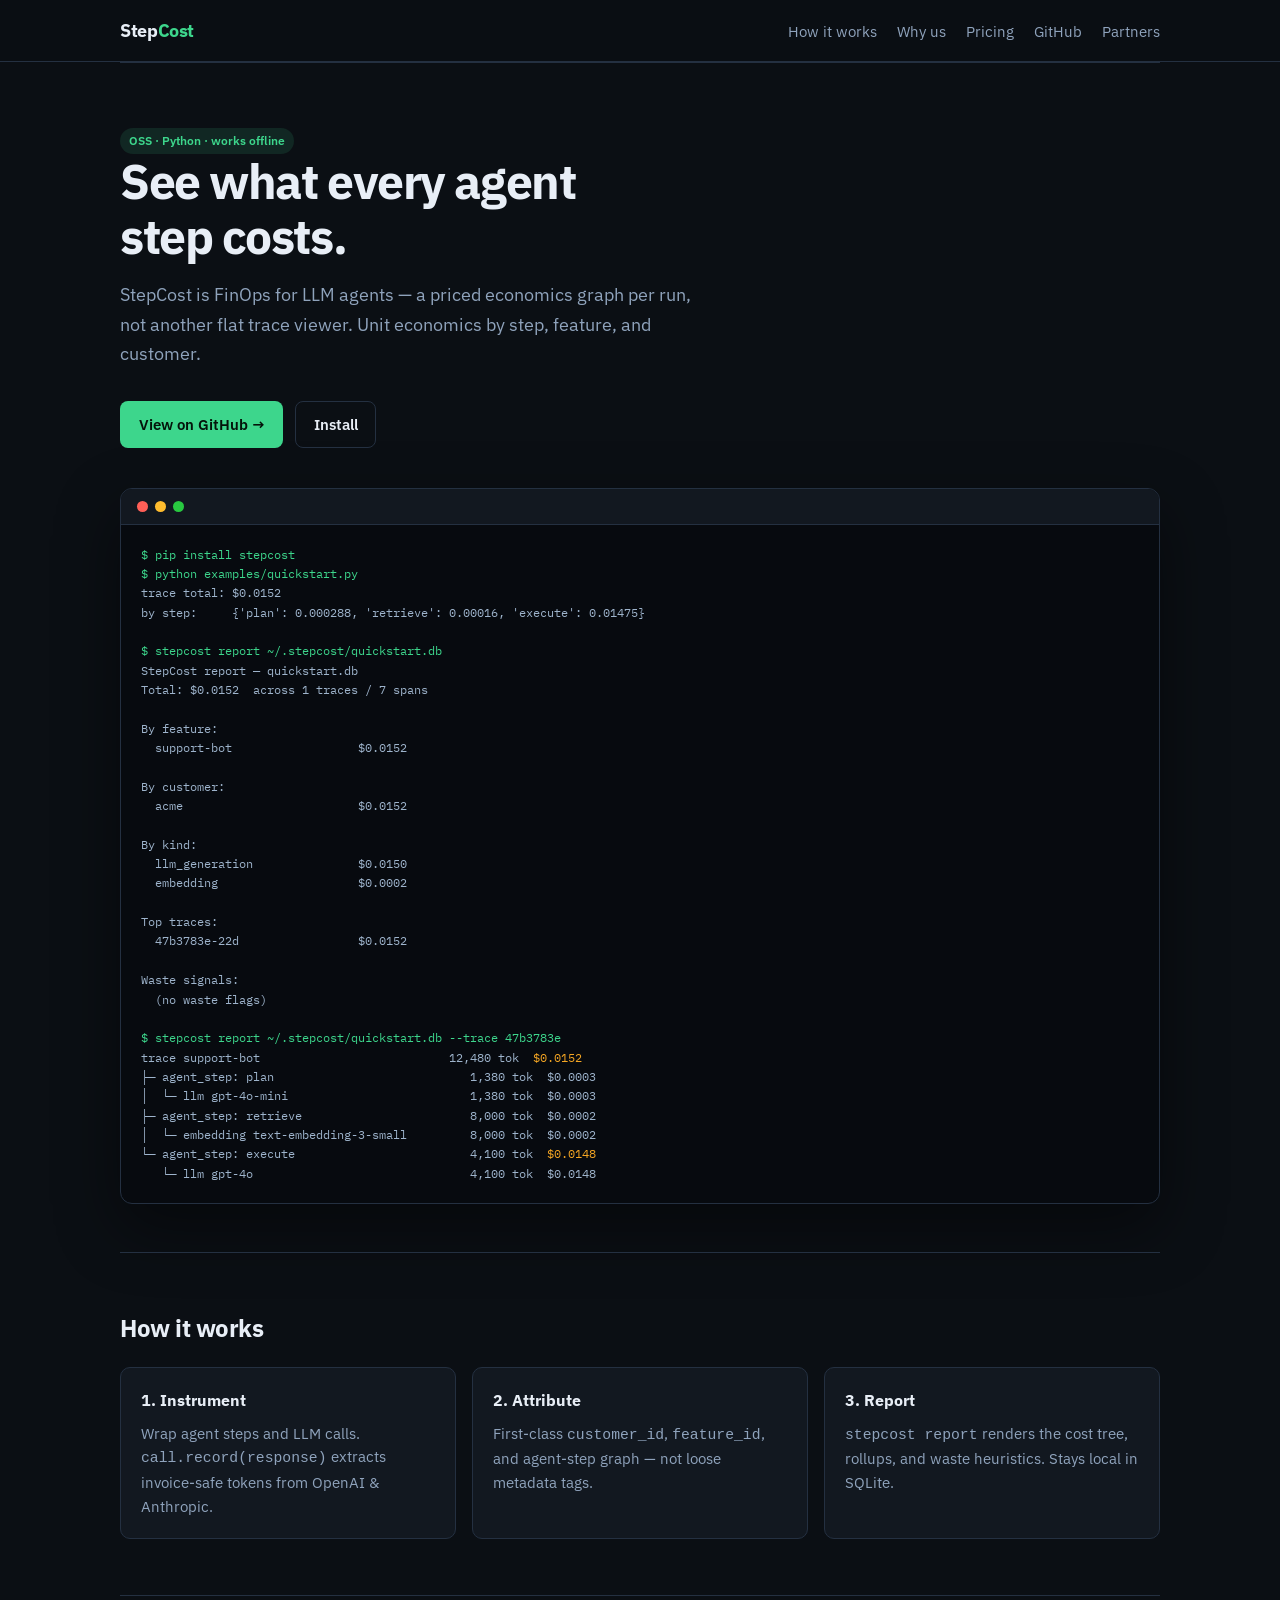
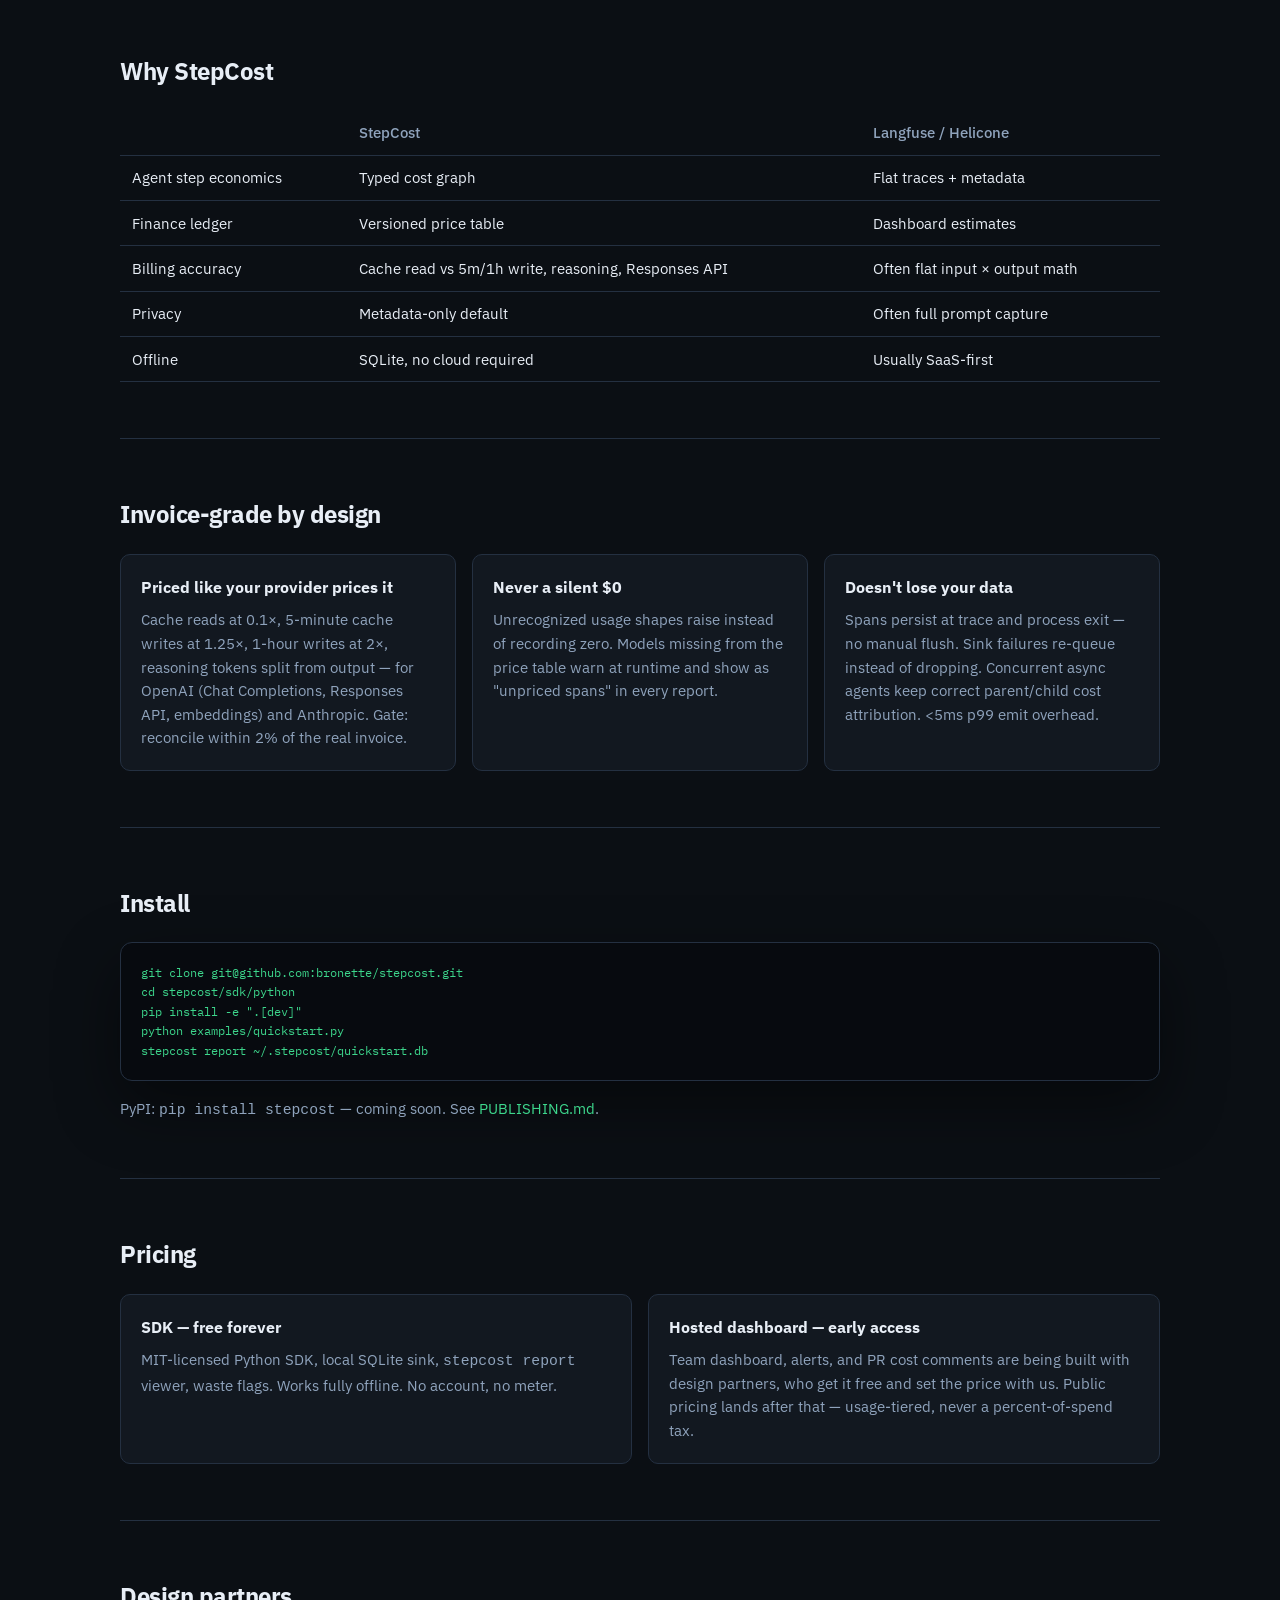
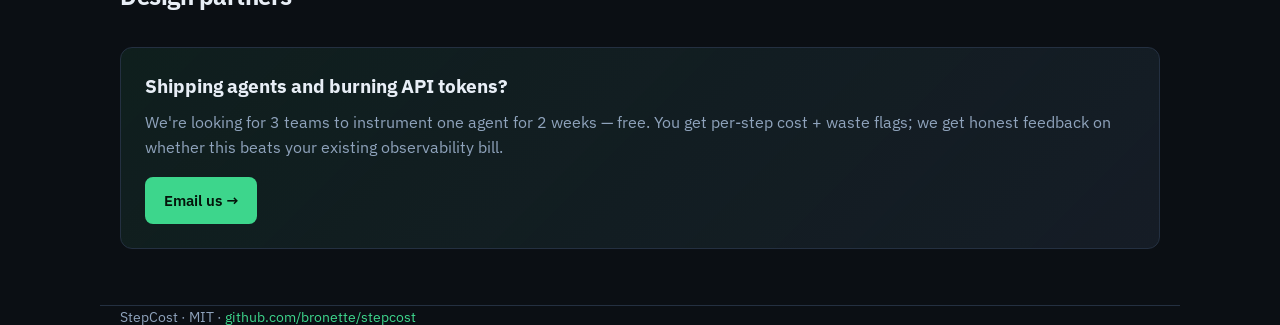
==== site/index.html @ 7614b5dc "StepCost v0.1 — FinOps for LLM agents Python SDK: typed agent cost graph (trace → agent_step → llm/t" ====
<!DOCTYPE html>
<html lang="en">
<head>
  <meta charset="utf-8" />
  <meta name="viewport" content="width=device-width, initial-scale=1" />
  <title>StepCost — FinOps for LLM agents</title>
  <meta name="description" content="Unit economics for LLM agent runs. See what every agent step costs — priced graph, rollups, waste flags. OSS Python SDK." />
  <link rel="preconnect" href="https://fonts.googleapis.com" />
  <link rel="preconnect" href="https://fonts.gstatic.com" crossorigin />
  <link href="https://fonts.googleapis.com/css2?family=IBM+Plex+Mono:wght@400;500&family=IBM+Plex+Sans:wght@400;500;600;700&display=swap" rel="stylesheet" />
  <style>
    :root {
      --bg: #0b0f14;
      --surface: #121820;
      --border: #243041;
      --text: #e8eef6;
      --muted: #8fa3bc;
      --accent: #3dd68c;
      --accent-dim: #1a9d5c;
      --warn: #f5a623;
      --code-bg: #070a0f;
    }
    * { box-sizing: border-box; margin: 0; padding: 0; }
    body {
      font-family: "IBM Plex Sans", system-ui, sans-serif;
      background: var(--bg);
      color: var(--text);
      line-height: 1.6;
    }
    a { color: var(--accent); text-decoration: none; }
    a:hover { text-decoration: underline; }
    .wrap { max-width: 1080px; margin: 0 auto; padding: 0 1.25rem; }
    header {
      border-bottom: 1px solid var(--border);
      padding: 1rem 0;
      position: sticky; top: 0; background: rgba(11,15,20,.92); backdrop-filter: blur(8px); z-index: 10;
    }
    .nav { display: flex; align-items: center; justify-content: space-between; gap: 1rem; }
    .logo { font-weight: 700; font-size: 1.15rem; letter-spacing: -.02em; }
    .logo span { color: var(--accent); }
    .nav-links { display: flex; gap: 1.25rem; font-size: .95rem; }
    .nav-links a { color: var(--muted); }
    .nav-links a:hover { color: var(--text); text-decoration: none; }
    .hero { padding: 4rem 0 3rem; }
    .hero h1 {
      font-size: clamp(2rem, 5vw, 3rem);
      line-height: 1.15;
      letter-spacing: -.03em;
      max-width: 18ch;
      margin-bottom: 1rem;
    }
    .hero p.lead { color: var(--muted); font-size: 1.15rem; max-width: 52ch; margin-bottom: 2rem; }
    .cta-row { display: flex; flex-wrap: wrap; gap: .75rem; margin-bottom: 2.5rem; }
    .btn {
      display: inline-flex; align-items: center; gap: .4rem;
      padding: .65rem 1.1rem; border-radius: 8px; font-weight: 600; font-size: .95rem;
      border: 1px solid transparent;
    }
    .btn-primary { background: var(--accent); color: #04140a; }
    .btn-primary:hover { background: var(--accent-dim); text-decoration: none; }
    .btn-ghost { border-color: var(--border); color: var(--text); }
    .btn-ghost:hover { border-color: var(--muted); text-decoration: none; }
    .terminal {
      background: var(--code-bg);
      border: 1px solid var(--border);
      border-radius: 12px;
      overflow: hidden;
      box-shadow: 0 24px 64px rgba(0,0,0,.45);
    }
    .terminal-bar {
      display: flex; gap: .45rem; padding: .75rem 1rem;
      background: var(--surface); border-bottom: 1px solid var(--border);
    }
    .dot { width: 11px; height: 11px; border-radius: 50%; }
    .dot-r { background: #ff5f57; } .dot-y { background: #febc2e; } .dot-g { background: #28c840; }
    pre {
      font-family: "IBM Plex Mono", ui-monospace, monospace;
      font-size: .78rem; line-height: 1.55; padding: 1.25rem;
      overflow-x: auto; color: #c9d6e5;
    }
    .cmd { color: var(--accent); }
    .out { color: #9eb4cc; }
    .hi { color: var(--warn); }
    section { padding: 3.5rem 0; border-top: 1px solid var(--border); }
    h2 { font-size: 1.5rem; margin-bottom: 1.25rem; letter-spacing: -.02em; }
    .grid { display: grid; grid-template-columns: repeat(auto-fit, minmax(240px, 1fr)); gap: 1rem; }
    .card {
      background: var(--surface); border: 1px solid var(--border);
      border-radius: 10px; padding: 1.25rem;
    }
    .card h3 { font-size: 1rem; margin-bottom: .5rem; }
    .card p { color: var(--muted); font-size: .92rem; }
    .compare { width: 100%; border-collapse: collapse; font-size: .92rem; }
    .compare th, .compare td { text-align: left; padding: .65rem .75rem; border-bottom: 1px solid var(--border); }
    .compare th { color: var(--muted); font-weight: 500; }
    .pill {
      display: inline-block; font-size: .75rem; font-weight: 600;
      padding: .2rem .55rem; border-radius: 999px;
      background: rgba(61,214,140,.12); color: var(--accent);
    }
    footer { padding: 2.5rem 0 3rem; color: var(--muted); font-size: .88rem; border-top: 1px solid var(--border); }
    .partner-box {
      margin-top: 2rem; padding: 1.5rem;
      background: linear-gradient(135deg, rgba(61,214,140,.08), rgba(36,48,65,.4));
      border: 1px solid var(--border); border-radius: 12px;
    }
    .partner-box p { color: var(--muted); margin: .5rem 0 1rem; }
  </style>
</head>
<body>
  <header>
    <div class="wrap nav">
      <div class="logo">Step<span>Cost</span></div>
      <nav class="nav-links">
        <a href="#how">How it works</a>
        <a href="#edge">Why us</a>
        <a href="#pricing">Pricing</a>
        <a href="https://github.com/bronette/stepcost">GitHub</a>
        <a href="#partner">Partners</a>
      </nav>
    </div>
  </header>

  <main class="wrap">
    <section class="hero">
      <p class="pill">OSS · Python · works offline</p>
      <h1>See what every agent step costs.</h1>
      <p class="lead">
        StepCost is FinOps for LLM agents — a priced economics graph per run,
        not another flat trace viewer. Unit economics by step, feature, and customer.
      </p>
      <div class="cta-row">
        <a class="btn btn-primary" href="https://github.com/bronette/stepcost">View on GitHub →</a>
        <a class="btn btn-ghost" href="#install">Install</a>
      </div>

      <div class="terminal" id="demo">
        <div class="terminal-bar"><span class="dot dot-r"></span><span class="dot dot-y"></span><span class="dot dot-g"></span></div>
        <pre><span class="cmd">$ pip install stepcost</span>
<span class="cmd">$ python examples/quickstart.py</span>
<span class="out">trace total: $0.0152
by step:     {'plan': 0.000288, 'retrieve': 0.00016, 'execute': 0.01475}</span>

<span class="cmd">$ stepcost report ~/.stepcost/quickstart.db</span>
<span class="out">StepCost report — quickstart.db
Total: $0.0152  across 1 traces / 7 spans

By feature:
  support-bot                  $0.0152

By customer:
  acme                         $0.0152

By kind:
  llm_generation               $0.0150
  embedding                    $0.0002

Top traces:
  47b3783e-22d                 $0.0152

Waste signals:
  (no waste flags)</span>

<span class="cmd">$ stepcost report ~/.stepcost/quickstart.db --trace 47b3783e</span>
<span class="out">trace support-bot                           12,480 tok  <span class="hi">$0.0152</span>
├─ agent_step: plan                            1,380 tok  $0.0003
│  └─ llm gpt-4o-mini                          1,380 tok  $0.0003
├─ agent_step: retrieve                        8,000 tok  $0.0002
│  └─ embedding text-embedding-3-small         8,000 tok  $0.0002
└─ agent_step: execute                         4,100 tok  <span class="hi">$0.0148</span>
   └─ llm gpt-4o                               4,100 tok  $0.0148</span></pre>
      </div>
    </section>

    <section id="how">
      <h2>How it works</h2>
      <div class="grid">
        <div class="card">
          <h3>1. Instrument</h3>
          <p>Wrap agent steps and LLM calls. <code>call.record(response)</code> extracts invoice-safe tokens from OpenAI &amp; Anthropic.</p>
        </div>
        <div class="card">
          <h3>2. Attribute</h3>
          <p>First-class <code>customer_id</code>, <code>feature_id</code>, and agent-step graph — not loose metadata tags.</p>
        </div>
        <div class="card">
          <h3>3. Report</h3>
          <p><code>stepcost report</code> renders the cost tree, rollups, and waste heuristics. Stays local in SQLite.</p>
        </div>
      </div>
    </section>

    <section id="edge">
      <h2>Why StepCost</h2>
      <table class="compare">
        <thead><tr><th></th><th>StepCost</th><th>Langfuse / Helicone</th></tr></thead>
        <tbody>
          <tr><td>Agent step economics</td><td>Typed cost graph</td><td>Flat traces + metadata</td></tr>
          <tr><td>Finance ledger</td><td>Versioned price table</td><td>Dashboard estimates</td></tr>
          <tr><td>Billing accuracy</td><td>Cache read vs 5m/1h write, reasoning, Responses API</td><td>Often flat input × output math</td></tr>
          <tr><td>Privacy</td><td>Metadata-only default</td><td>Often full prompt capture</td></tr>
          <tr><td>Offline</td><td>SQLite, no cloud required</td><td>Usually SaaS-first</td></tr>
        </tbody>
      </table>
    </section>

    <section id="accuracy">
      <h2>Invoice-grade by design</h2>
      <div class="grid">
        <div class="card">
          <h3>Priced like your provider prices it</h3>
          <p>Cache reads at 0.1×, 5-minute cache writes at 1.25×, 1-hour writes at 2×,
          reasoning tokens split from output — for OpenAI (Chat Completions,
          Responses API, embeddings) and Anthropic. Gate: reconcile within 2% of
          the real invoice.</p>
        </div>
        <div class="card">
          <h3>Never a silent $0</h3>
          <p>Unrecognized usage shapes raise instead of recording zero. Models
          missing from the price table warn at runtime and show as
          "unpriced spans" in every report.</p>
        </div>
        <div class="card">
          <h3>Doesn't lose your data</h3>
          <p>Spans persist at trace and process exit — no manual flush. Sink
          failures re-queue instead of dropping. Concurrent async agents keep
          correct parent/child cost attribution. &lt;5ms p99 emit overhead.</p>
        </div>
      </div>
    </section>

    <section id="install">
      <h2>Install</h2>
      <div class="terminal">
        <pre><span class="cmd">git clone git@github.com:bronette/stepcost.git
cd stepcost/sdk/python
pip install -e ".[dev]"
python examples/quickstart.py
stepcost report ~/.stepcost/quickstart.db</span></pre>
      </div>
      <p style="color:var(--muted);margin-top:1rem;font-size:.92rem;">
        PyPI: <code>pip install stepcost</code> — coming soon. See
        <a href="https://github.com/bronette/stepcost/blob/main/PUBLISHING.md">PUBLISHING.md</a>.
      </p>
    </section>

    <section id="pricing">
      <h2>Pricing</h2>
      <div class="grid">
        <div class="card">
          <h3>SDK — free forever</h3>
          <p>MIT-licensed Python SDK, local SQLite sink, <code>stepcost report</code>
          viewer, waste flags. Works fully offline. No account, no meter.</p>
        </div>
        <div class="card">
          <h3>Hosted dashboard — early access</h3>
          <p>Team dashboard, alerts, and PR cost comments are being built with
          design partners, who get it free and set the price with us. Public
          pricing lands after that — usage-tiered, never a percent-of-spend tax.</p>
        </div>
      </div>
    </section>

    <section id="partner">
      <h2>Design partners</h2>
      <div class="partner-box">
        <h3>Shipping agents and burning API tokens?</h3>
        <p>
          We're looking for 3 teams to instrument one agent for 2 weeks — free.
          You get per-step cost + waste flags; we get honest feedback on whether
          this beats your existing observability bill.
        </p>
        <a class="btn btn-primary" href="mailto:kevin.brunette@gmail.com?subject=StepCost%20design%20partner">Email us →</a>
      </div>
    </section>
  </main>

  <footer class="wrap">
    <p>StepCost · MIT · <a href="https://github.com/bronette/stepcost">github.com/bronette/stepcost</a></p>
  </footer>
</body>
</html>
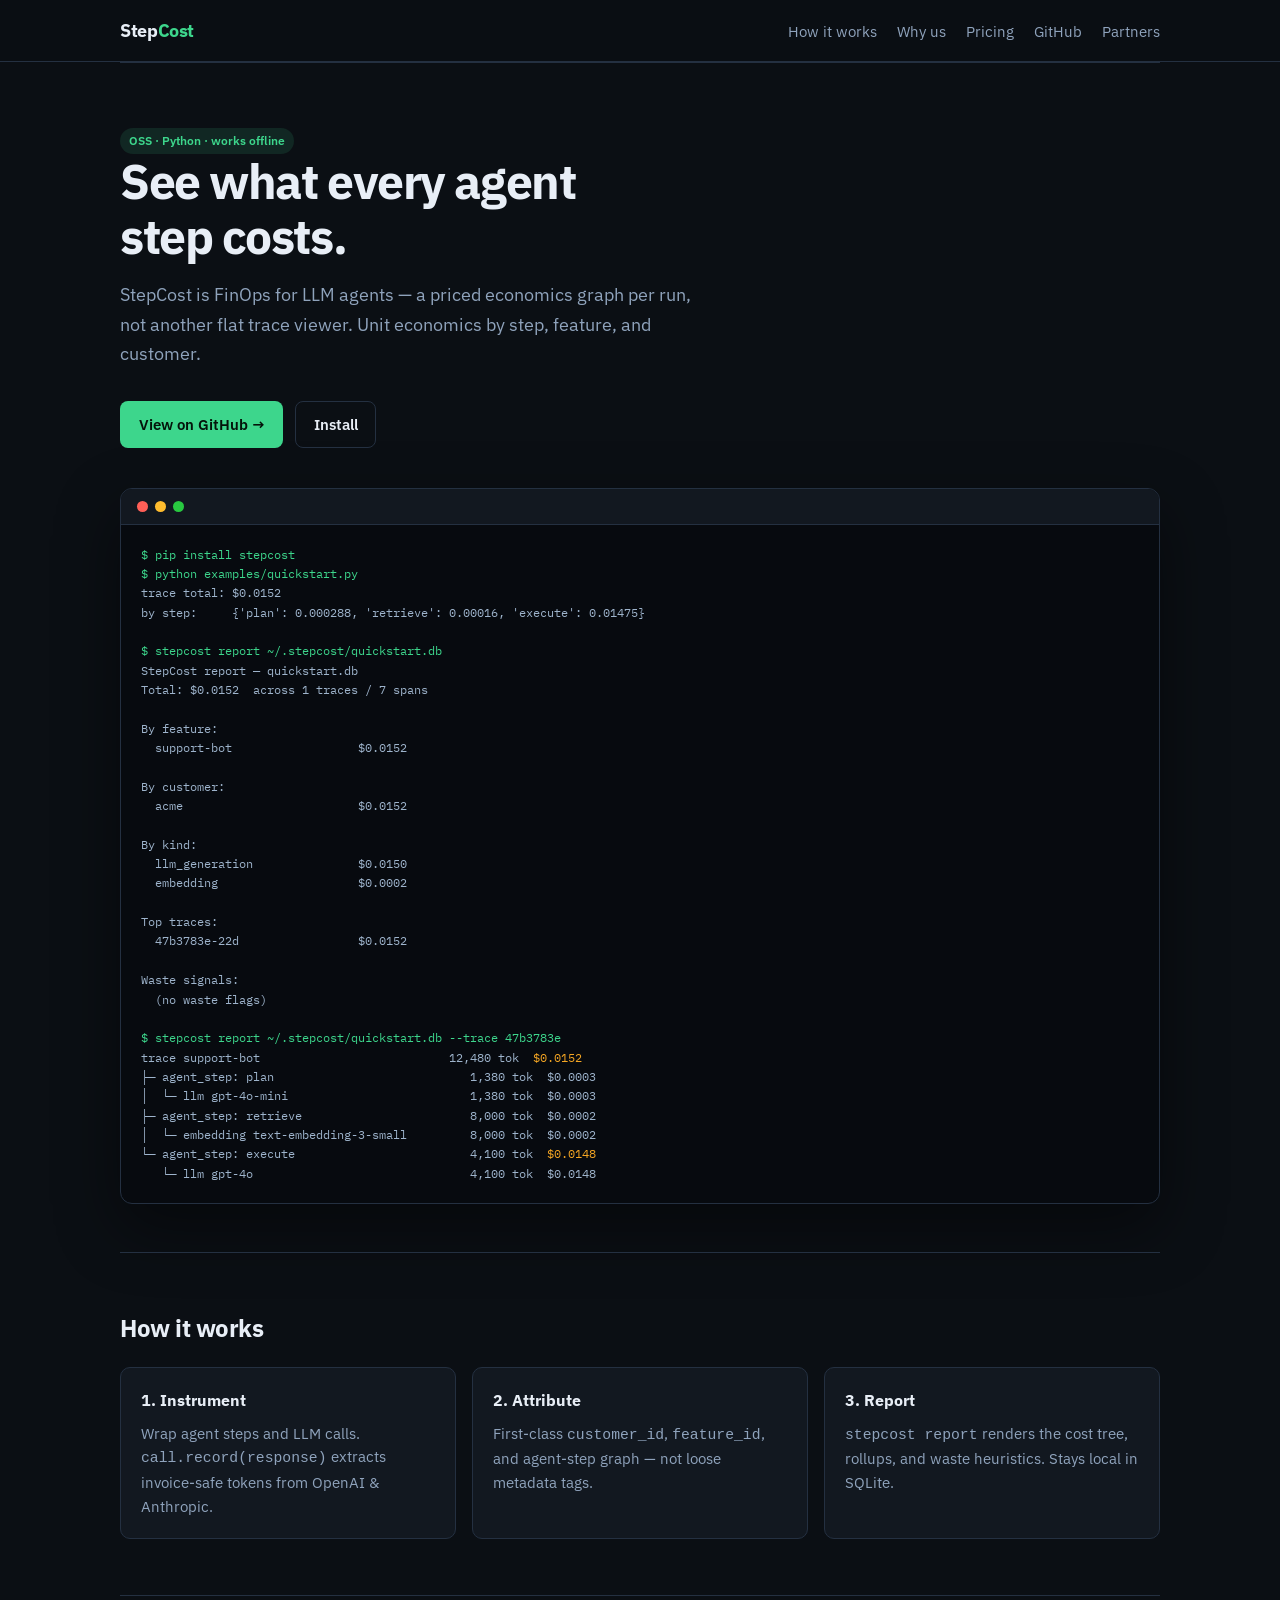
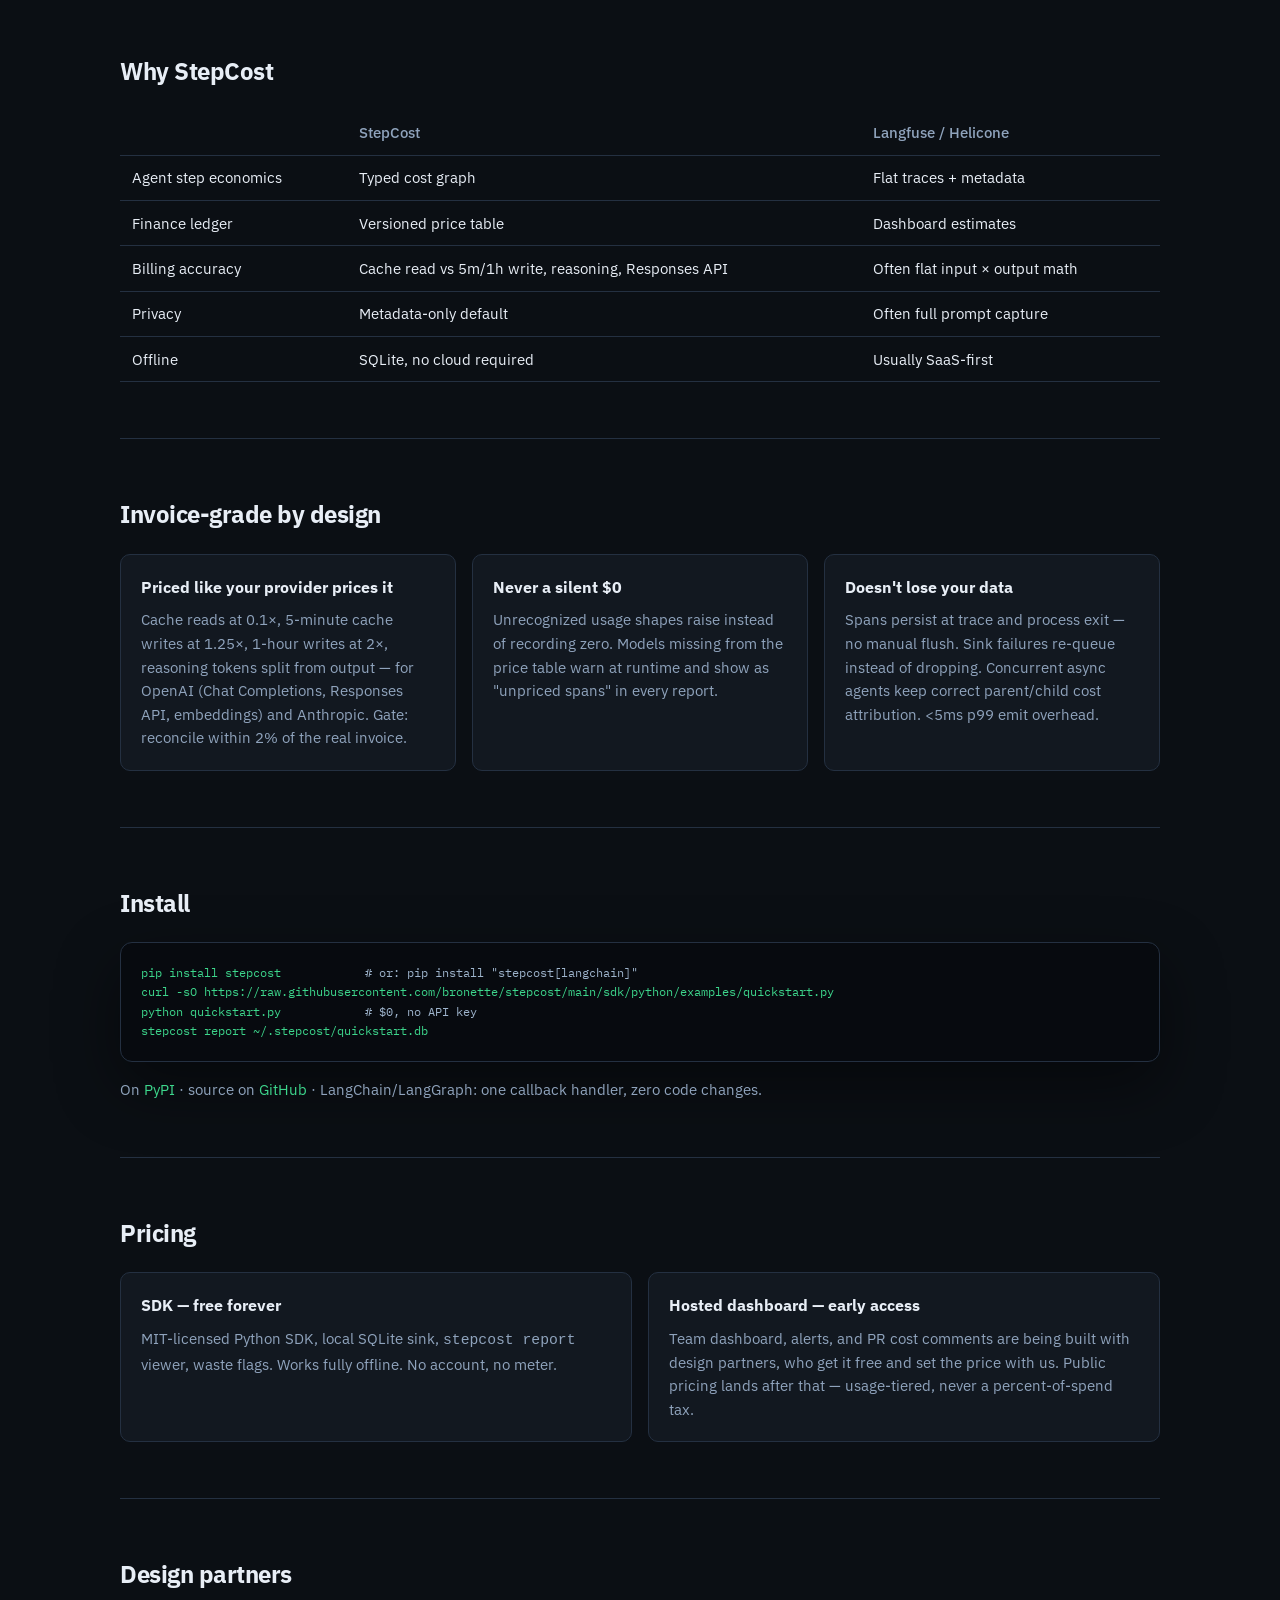
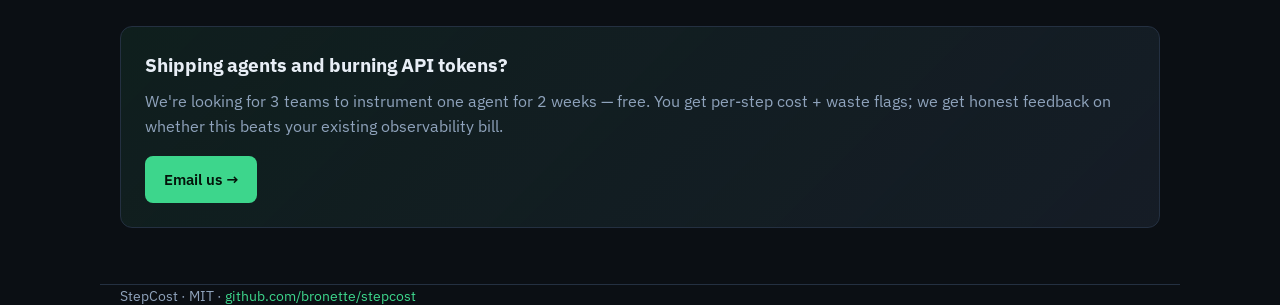
==== commit 0c6481c9: "docs: stepcost 0.1.0 is on PyPI — pip install everywhere, site install section Co-Authored-By: Claud" ====
--- a/site/index.html
+++ b/site/index.html
@@ -232,15 +232,15 @@
     <section id="install">
       <h2>Install</h2>
       <div class="terminal">
-        <pre><span class="cmd">git clone git@github.com:bronette/stepcost.git
-cd stepcost/sdk/python
-pip install -e ".[dev]"
-python examples/quickstart.py
-stepcost report ~/.stepcost/quickstart.db</span></pre>
+        <pre><span class="cmd">pip install stepcost</span>            <span class="out"># or: pip install "stepcost[langchain]"</span>
+<span class="cmd">curl -sO https://raw.githubusercontent.com/bronette/stepcost/main/sdk/python/examples/quickstart.py</span>
+<span class="cmd">python quickstart.py</span>            <span class="out"># $0, no API key</span>
+<span class="cmd">stepcost report ~/.stepcost/quickstart.db</span></pre>
       </div>
       <p style="color:var(--muted);margin-top:1rem;font-size:.92rem;">
-        PyPI: <code>pip install stepcost</code> — coming soon. See
-        <a href="https://github.com/bronette/stepcost/blob/main/PUBLISHING.md">PUBLISHING.md</a>.
+        On <a href="https://pypi.org/project/stepcost/">PyPI</a> ·
+        source on <a href="https://github.com/bronette/stepcost">GitHub</a> ·
+        LangChain/LangGraph: one callback handler, zero code changes.
       </p>
     </section>
 
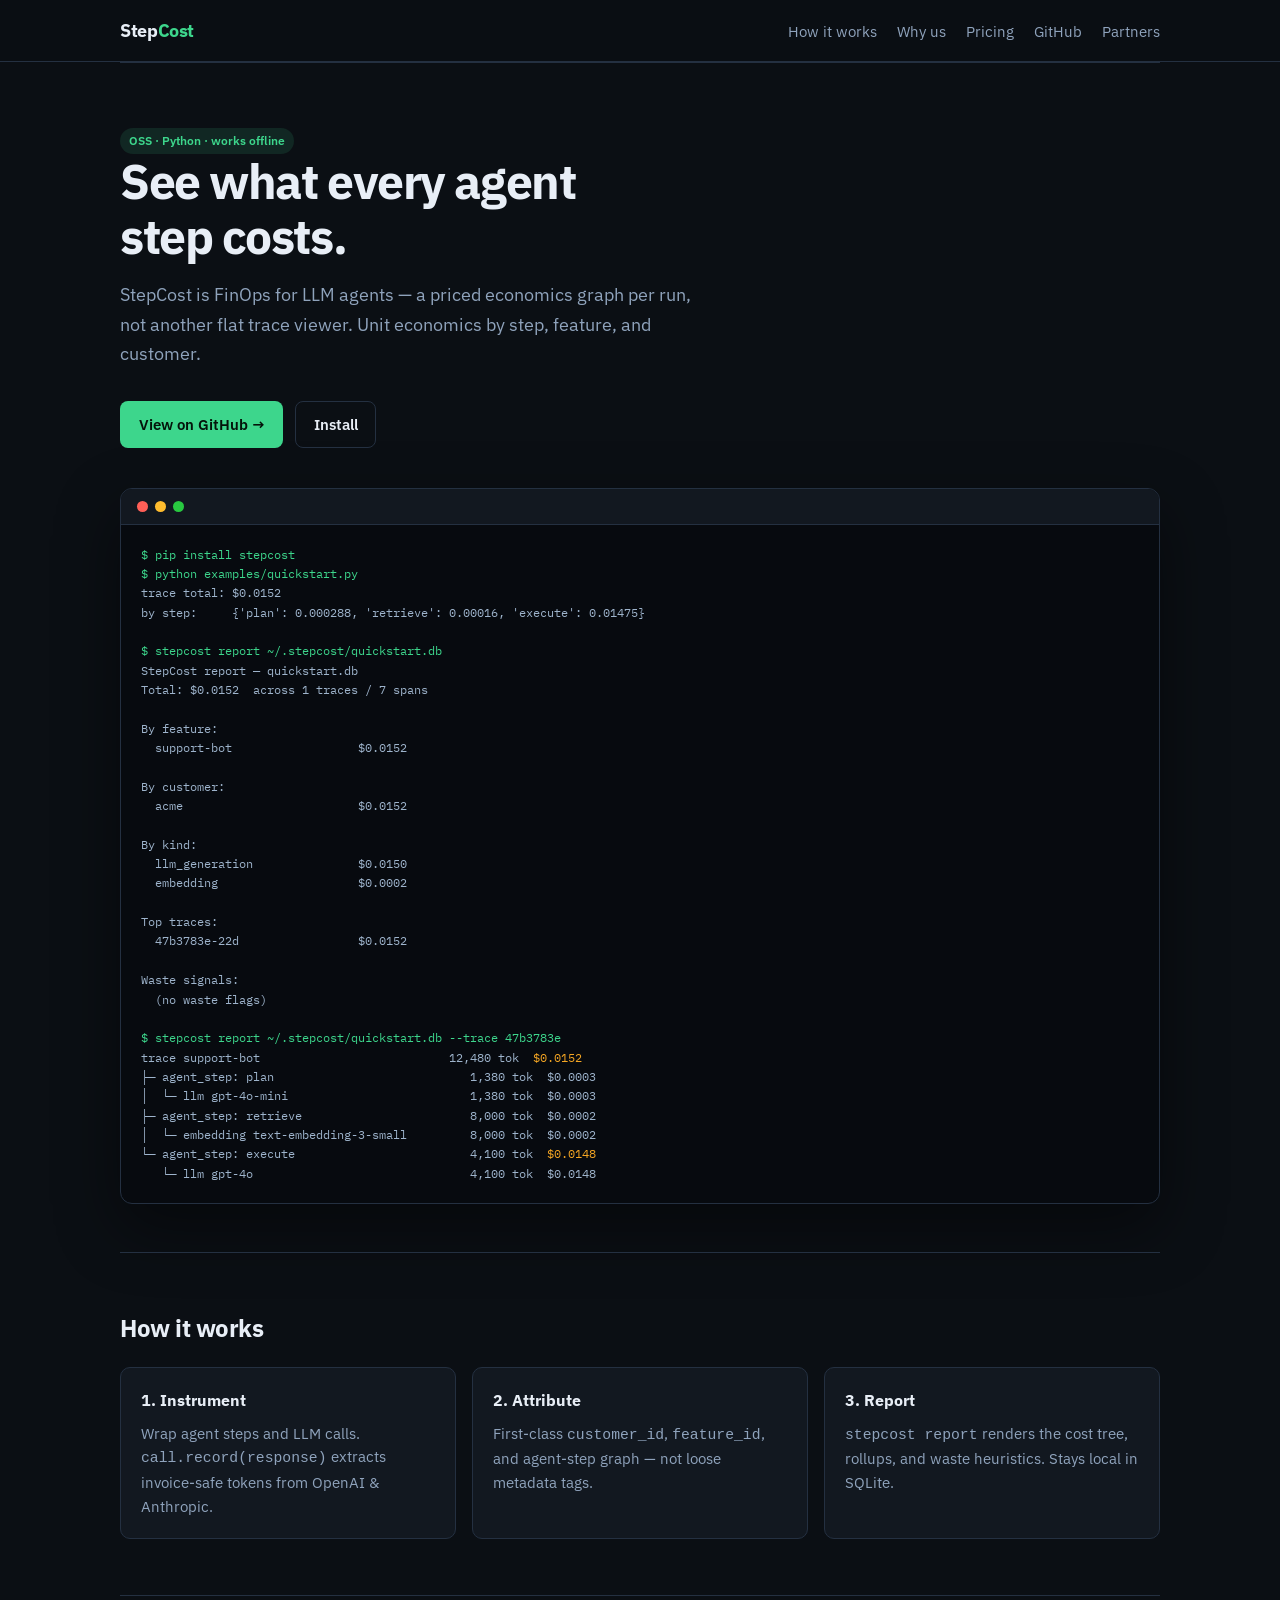
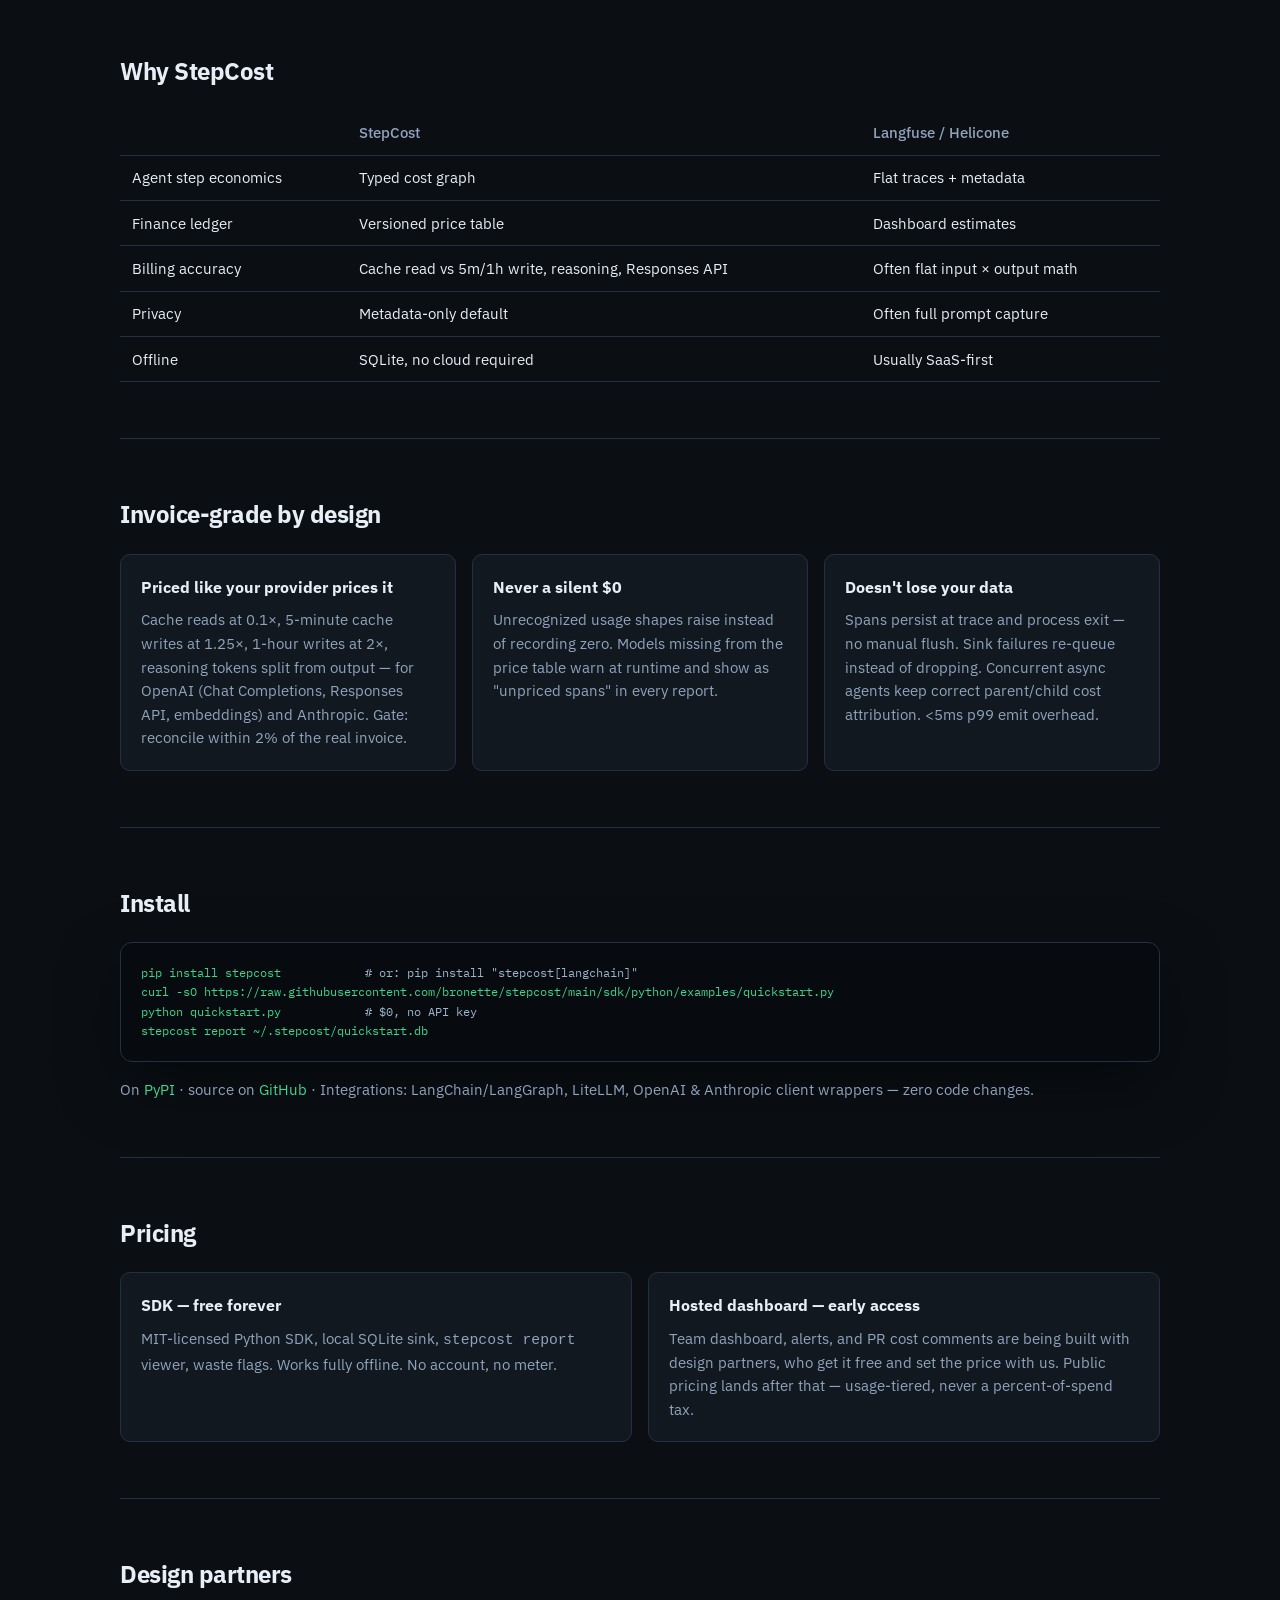
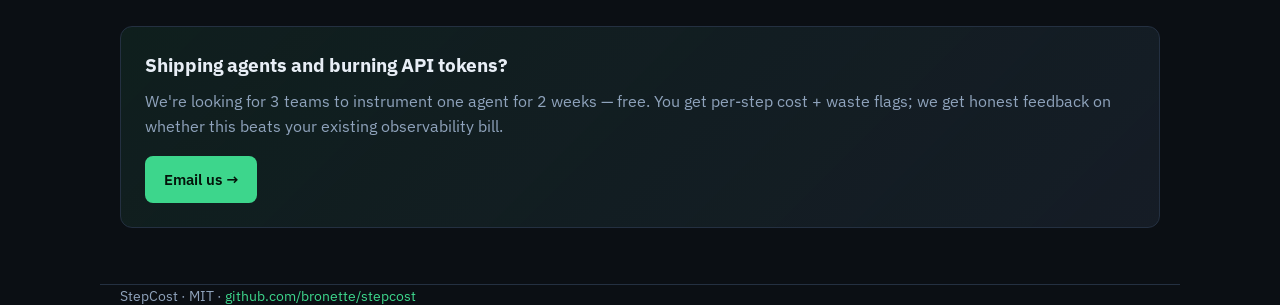
==== commit 54559cb5: "feat: LiteLLM callback + OpenAI/Anthropic client wrappers; docs/INTEGRATIONS.md; v0.2.0 Three new ze" ====
--- a/site/index.html
+++ b/site/index.html
@@ -240,7 +240,7 @@
       <p style="color:var(--muted);margin-top:1rem;font-size:.92rem;">
         On <a href="https://pypi.org/project/stepcost/">PyPI</a> ·
         source on <a href="https://github.com/bronette/stepcost">GitHub</a> ·
-        LangChain/LangGraph: one callback handler, zero code changes.
+        Integrations: LangChain/LangGraph, LiteLLM, OpenAI &amp; Anthropic client wrappers — zero code changes.
       </p>
     </section>
 
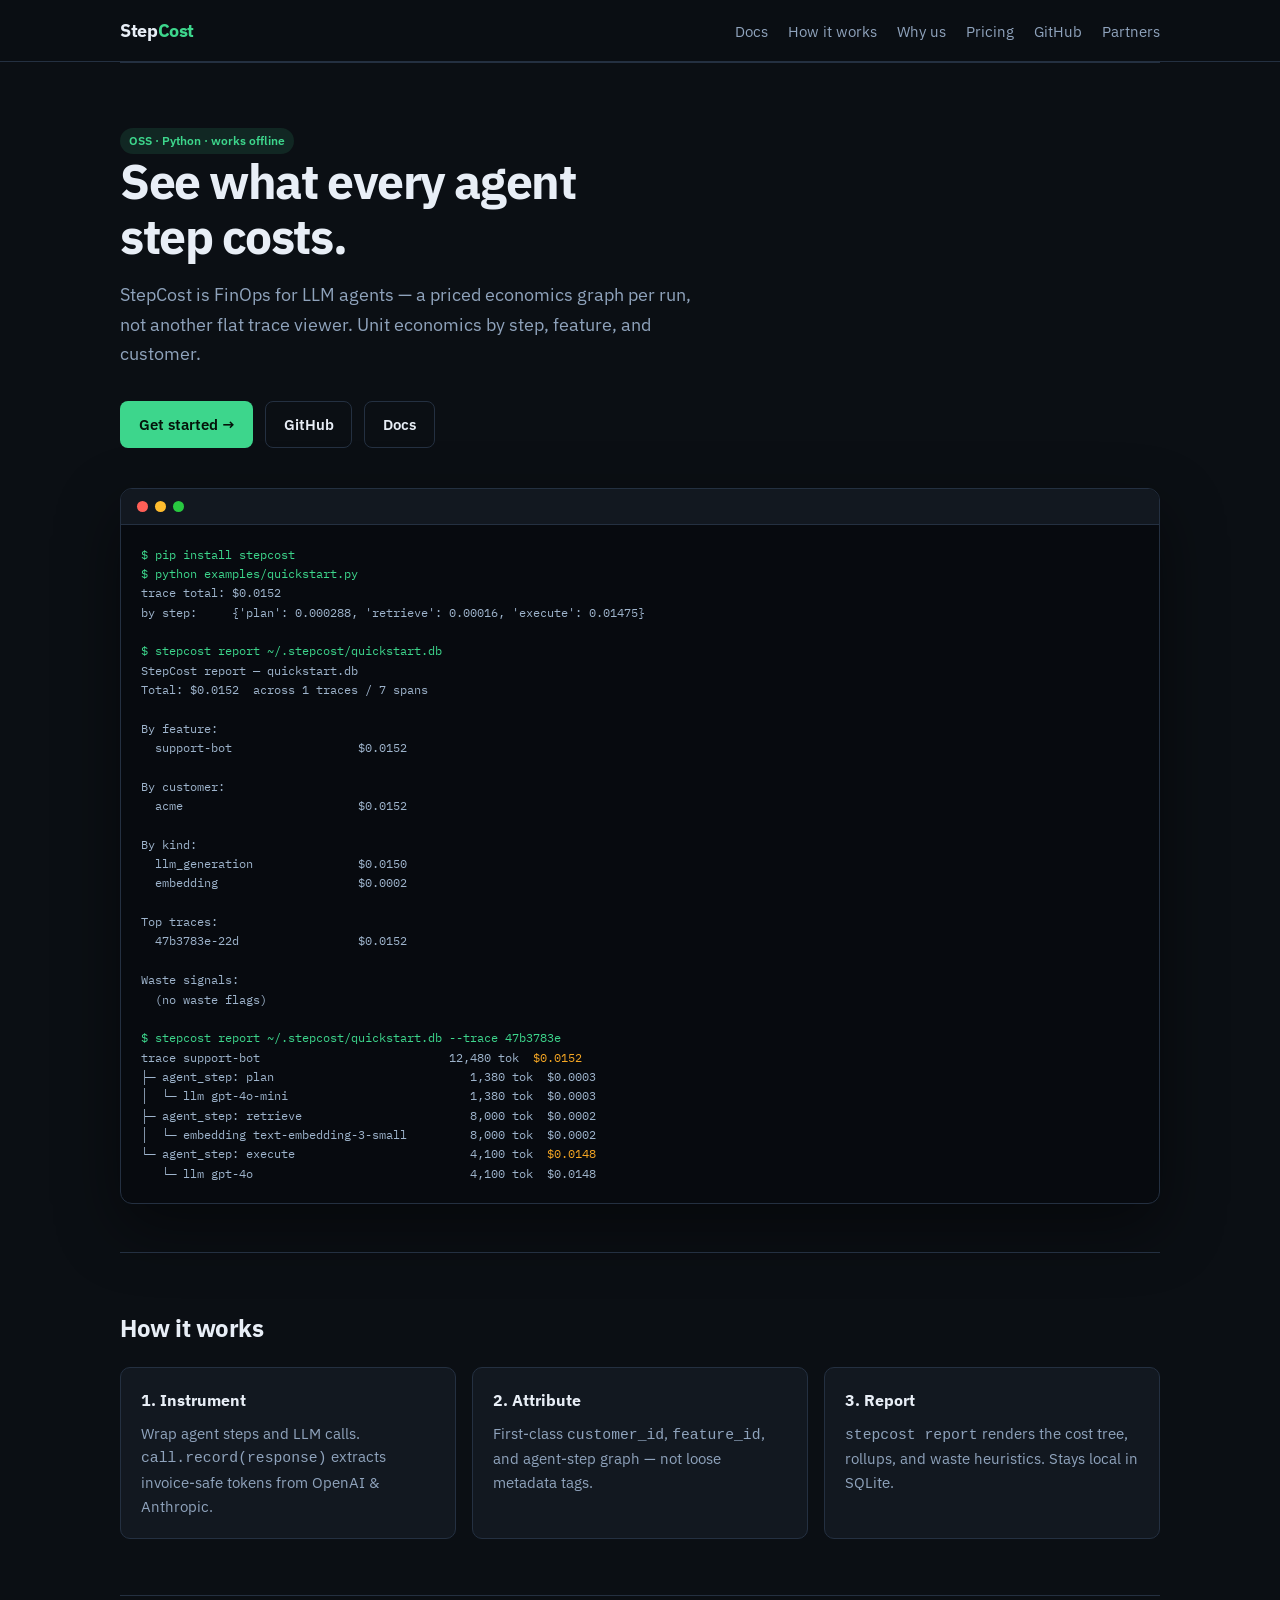
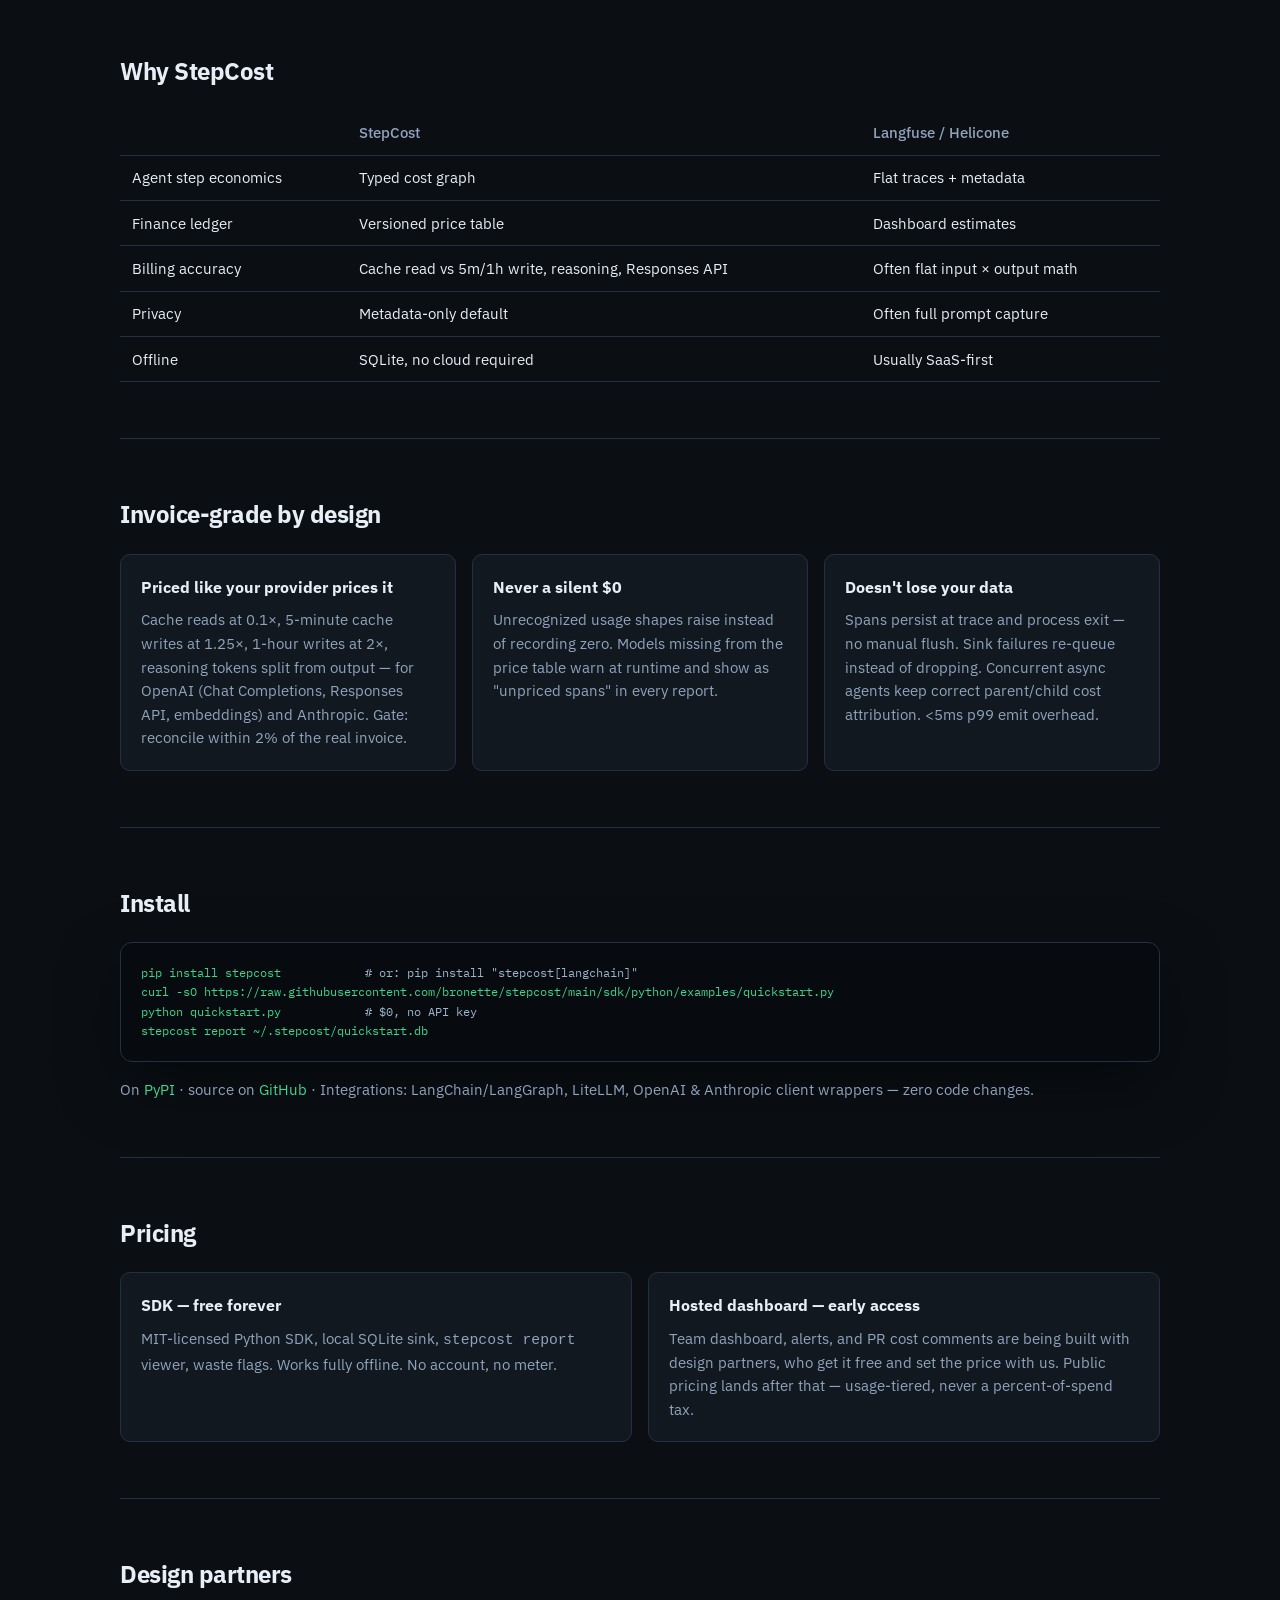
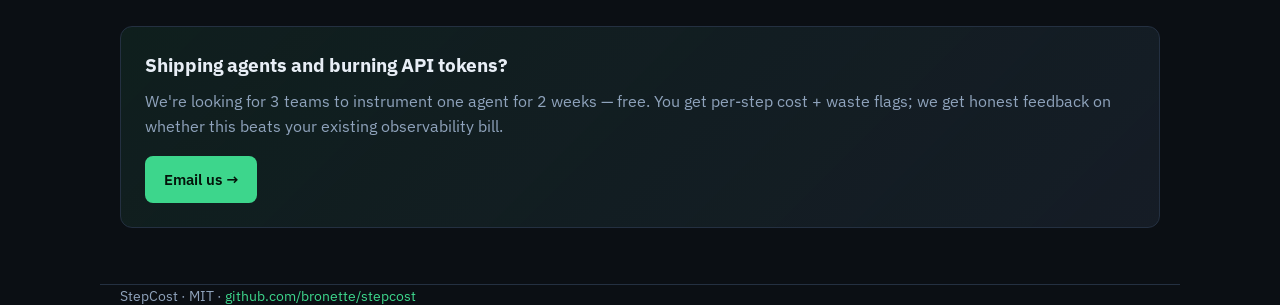
==== commit 16a22791: "feat: docs site — onboarding, integrations, CLI reference, concepts Five-page /docs/ section matchin" ====
--- a/site/index.html
+++ b/site/index.html
@@ -112,6 +112,7 @@
     <div class="wrap nav">
       <div class="logo">Step<span>Cost</span></div>
       <nav class="nav-links">
+        <a href="/docs/">Docs</a>
         <a href="#how">How it works</a>
         <a href="#edge">Why us</a>
         <a href="#pricing">Pricing</a>
@@ -130,8 +131,9 @@
         not another flat trace viewer. Unit economics by step, feature, and customer.
       </p>
       <div class="cta-row">
-        <a class="btn btn-primary" href="https://github.com/bronette/stepcost">View on GitHub →</a>
-        <a class="btn btn-ghost" href="#install">Install</a>
+        <a class="btn btn-primary" href="/docs/quickstart.html">Get started →</a>
+        <a class="btn btn-ghost" href="https://github.com/bronette/stepcost">GitHub</a>
+        <a class="btn btn-ghost" href="/docs/">Docs</a>
       </div>
 
       <div class="terminal" id="demo">
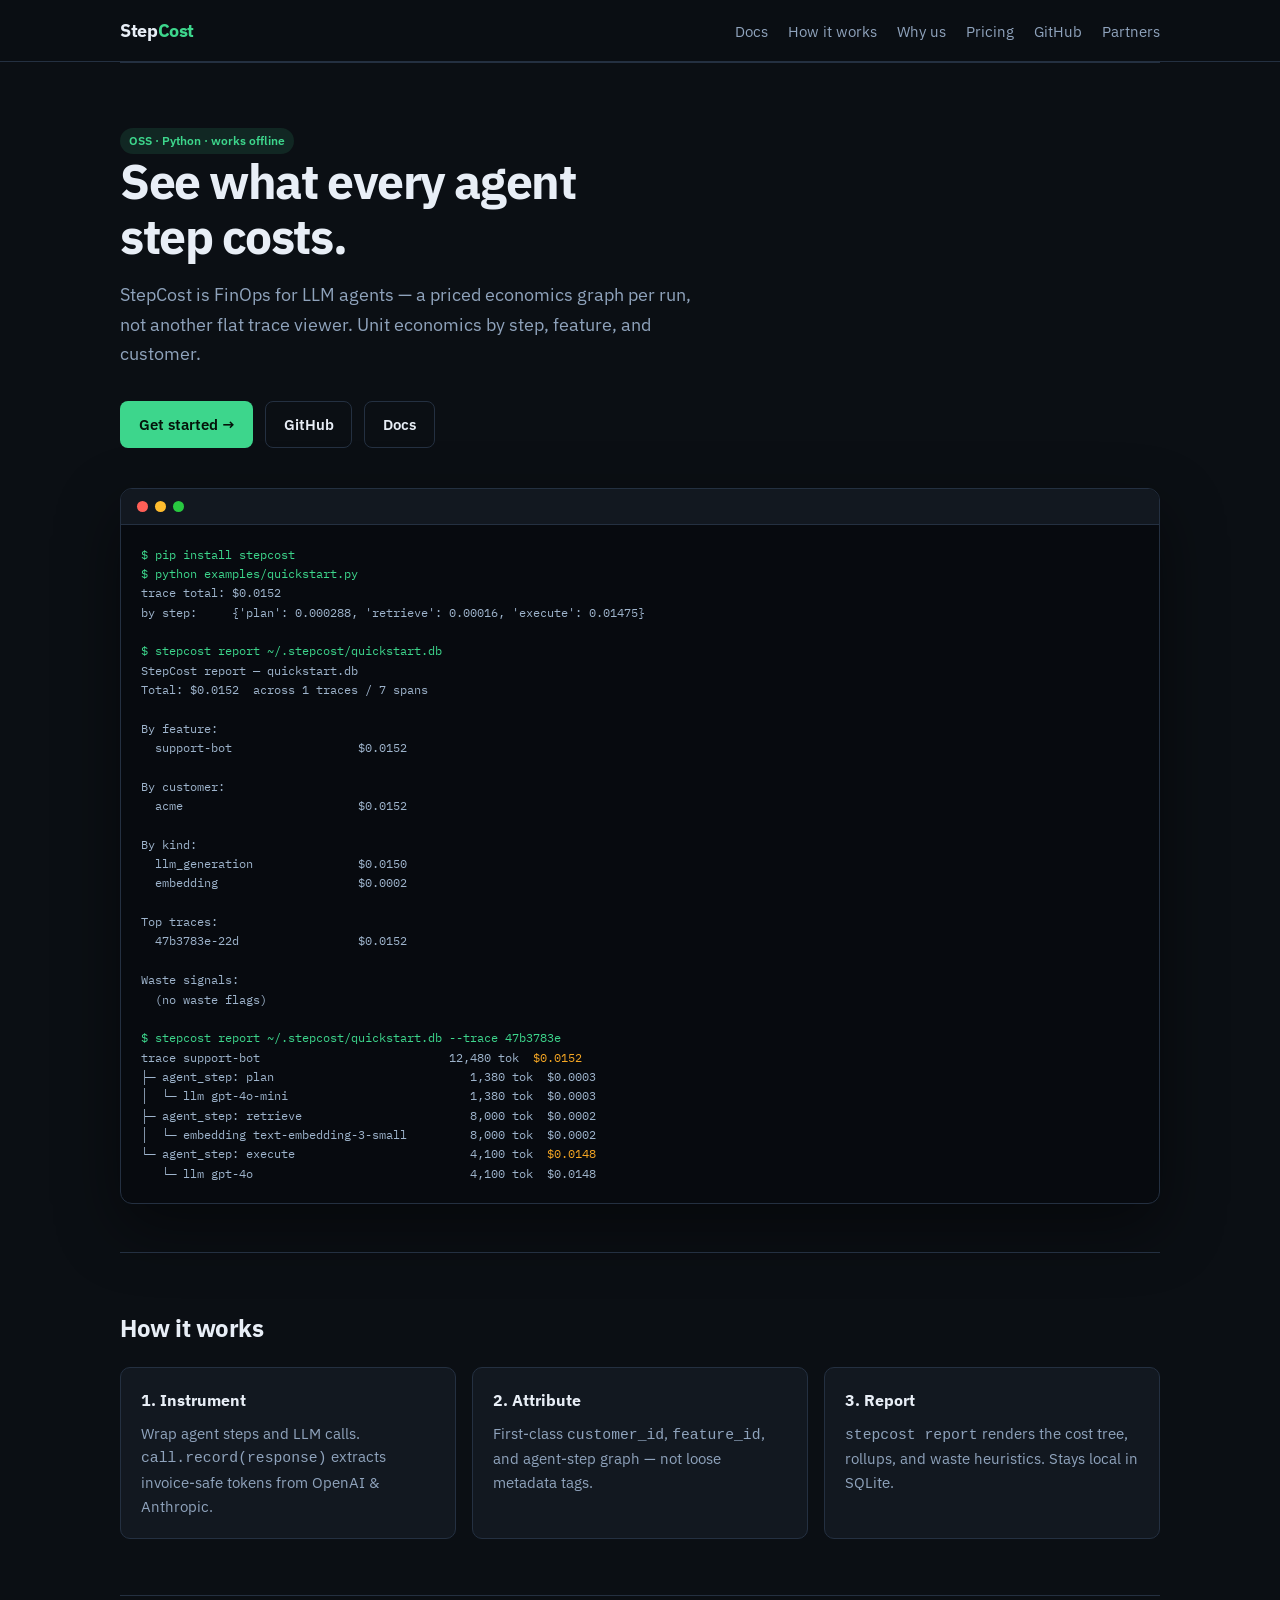
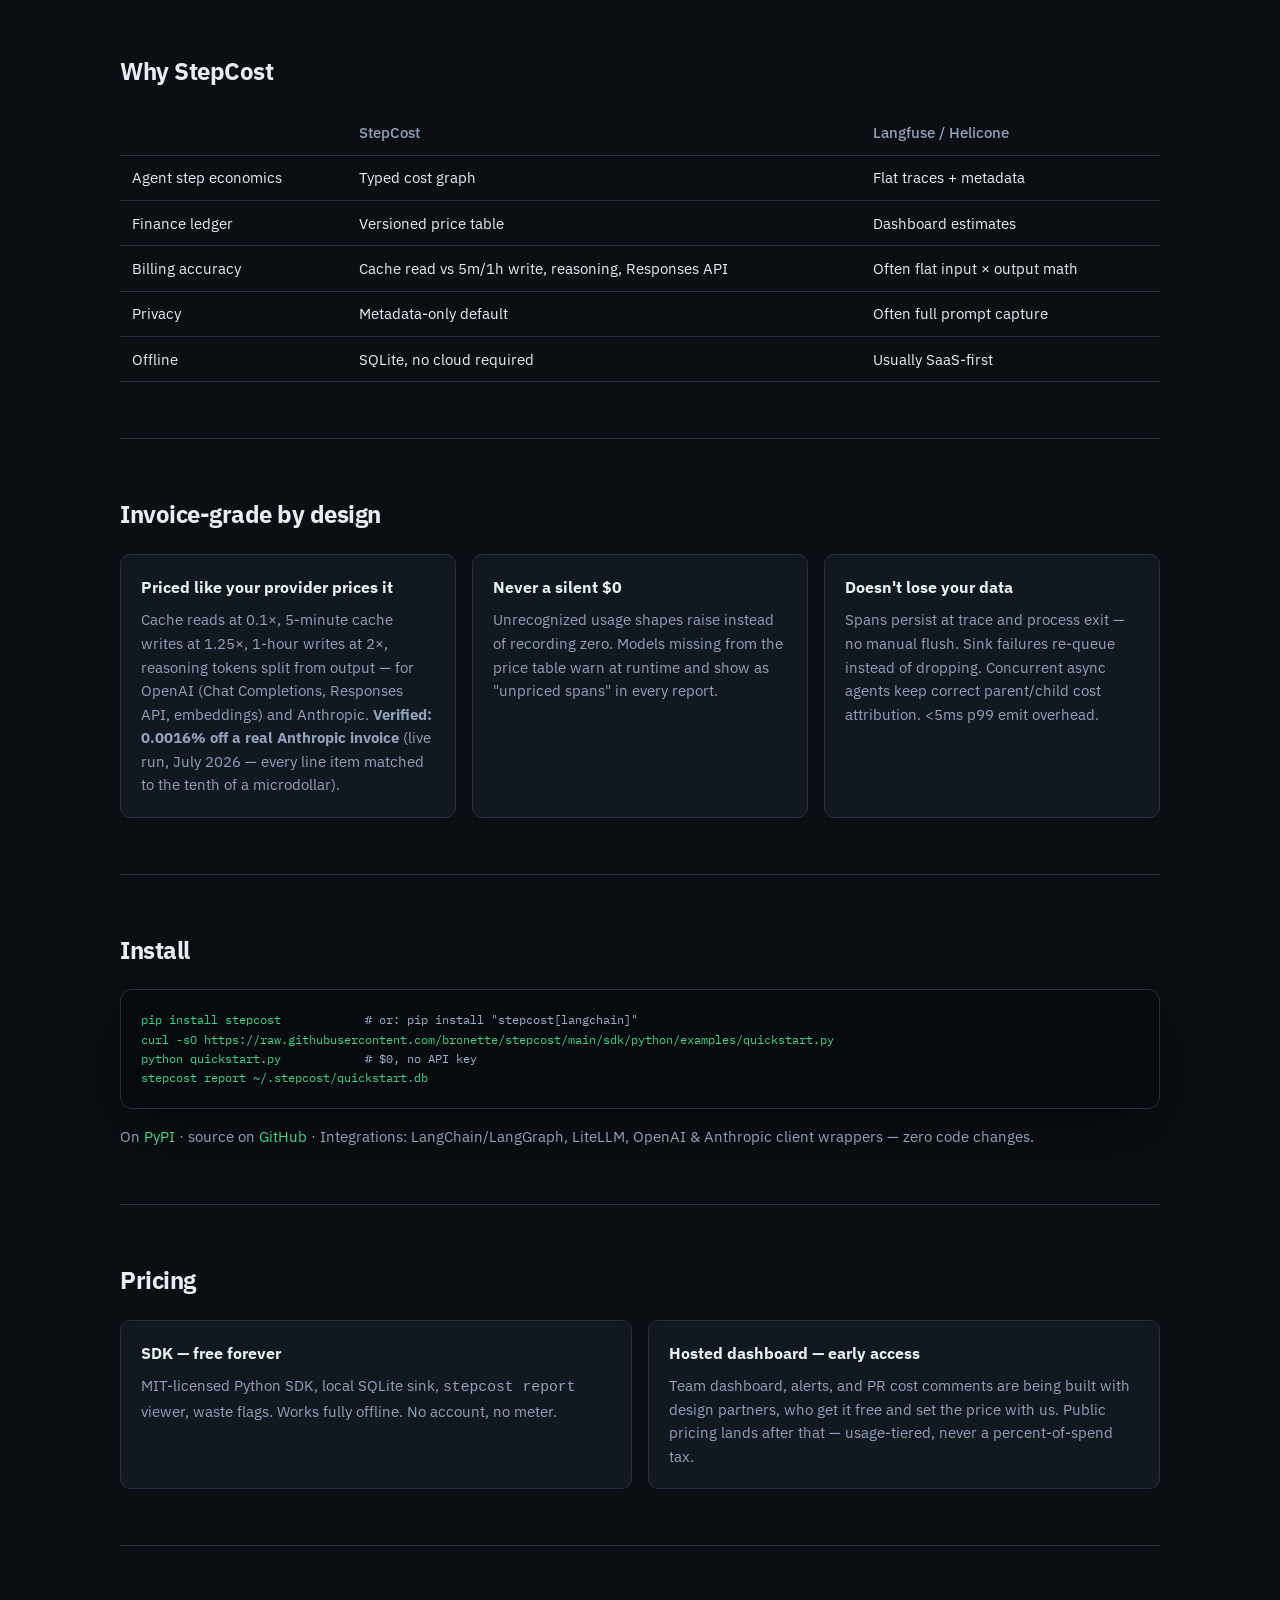
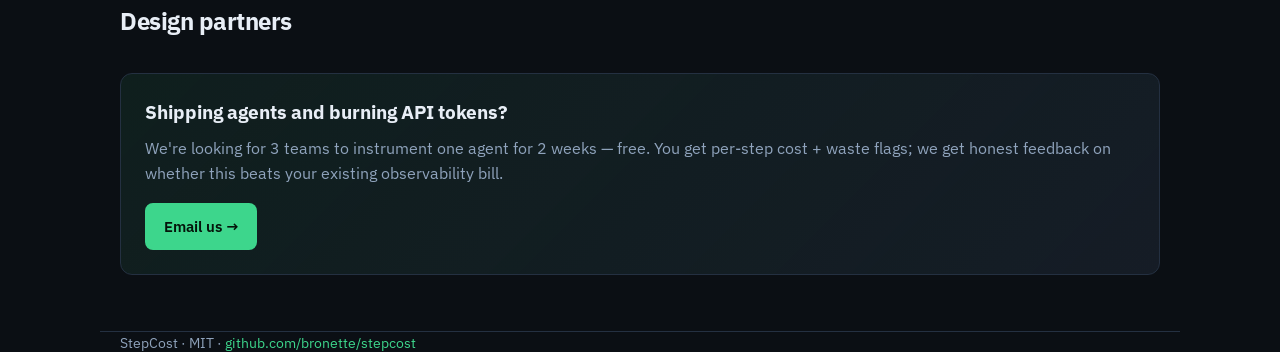
==== commit c8c91e81: "docs: M4 PASSED — verified 0.0016% off a real Anthropic invoice Live run 2026-07-08 (computed $0.019" ====
--- a/site/index.html
+++ b/site/index.html
@@ -213,8 +213,9 @@
           <h3>Priced like your provider prices it</h3>
           <p>Cache reads at 0.1×, 5-minute cache writes at 1.25×, 1-hour writes at 2×,
           reasoning tokens split from output — for OpenAI (Chat Completions,
-          Responses API, embeddings) and Anthropic. Gate: reconcile within 2% of
-          the real invoice.</p>
+          Responses API, embeddings) and Anthropic. <strong>Verified: 0.0016% off a
+          real Anthropic invoice</strong> (live run, July&nbsp;2026 — every line item
+          matched to the tenth of a microdollar).</p>
         </div>
         <div class="card">
           <h3>Never a silent $0</h3>
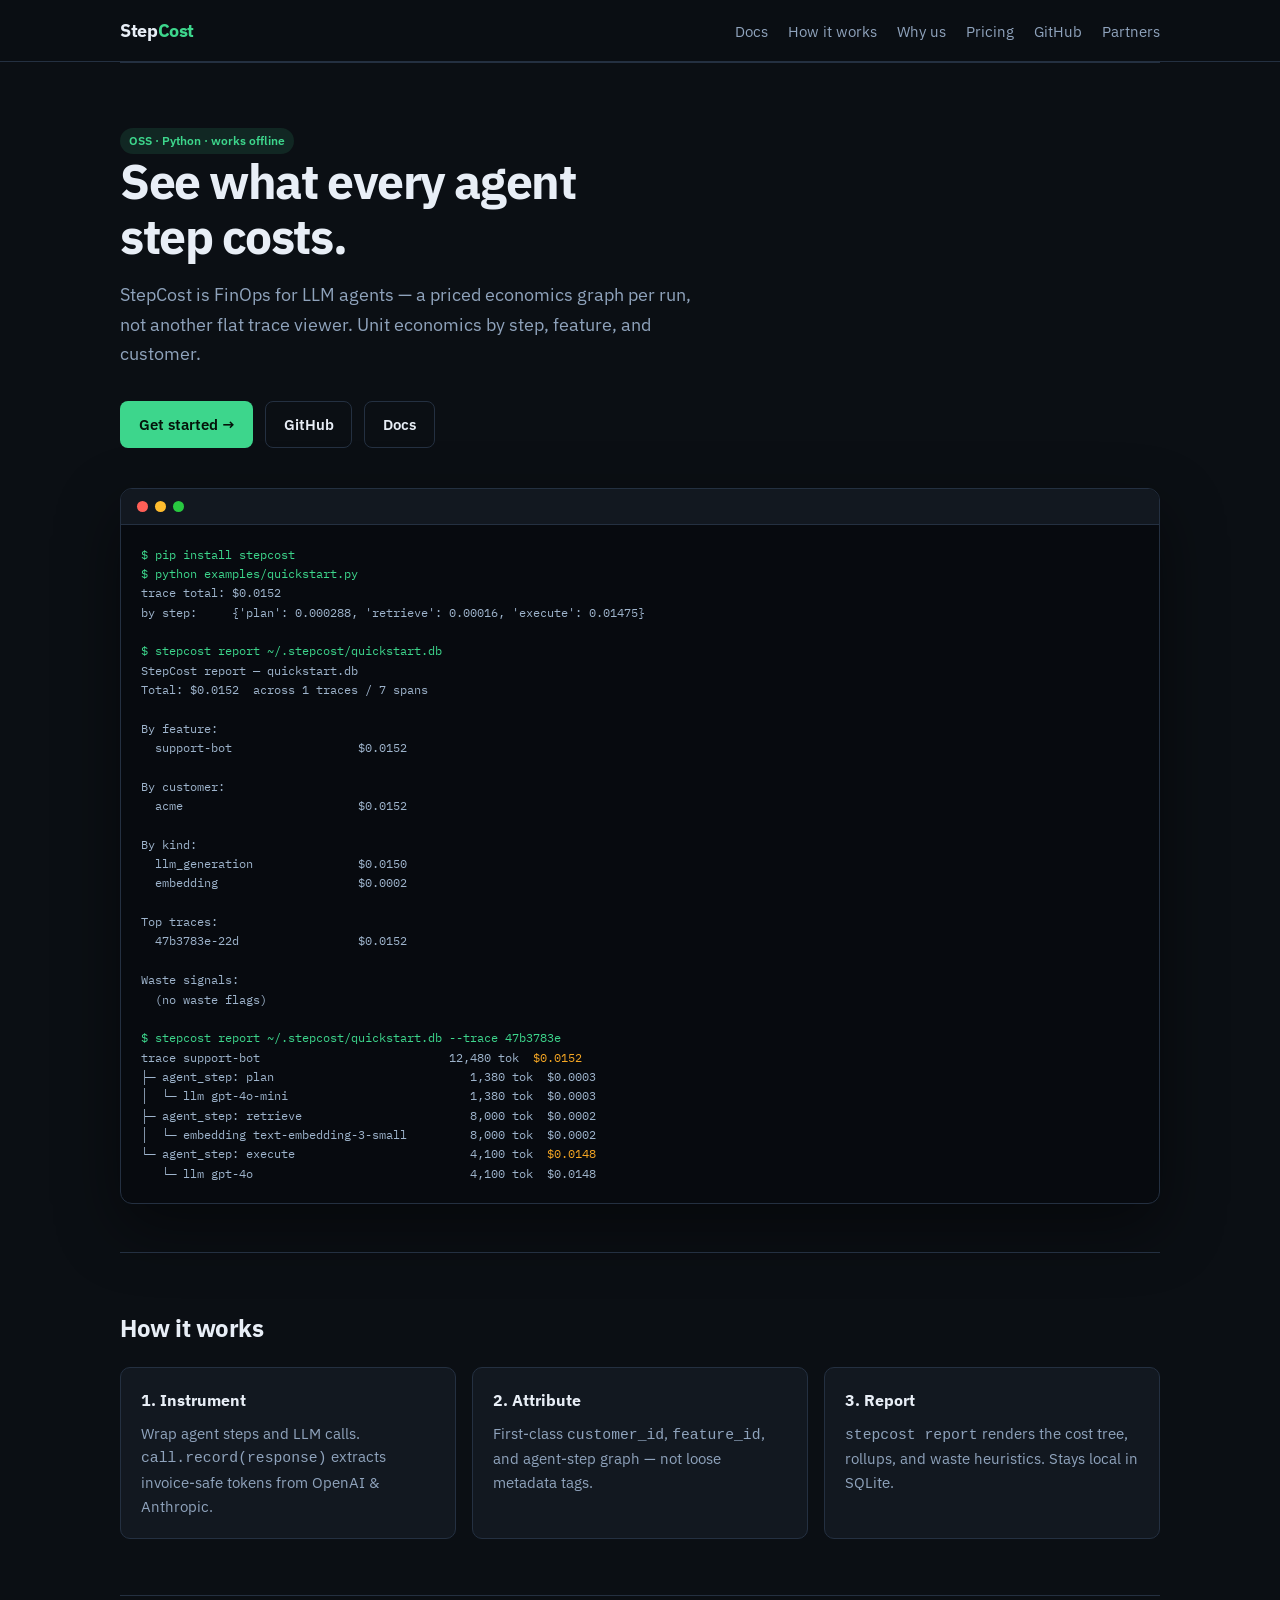
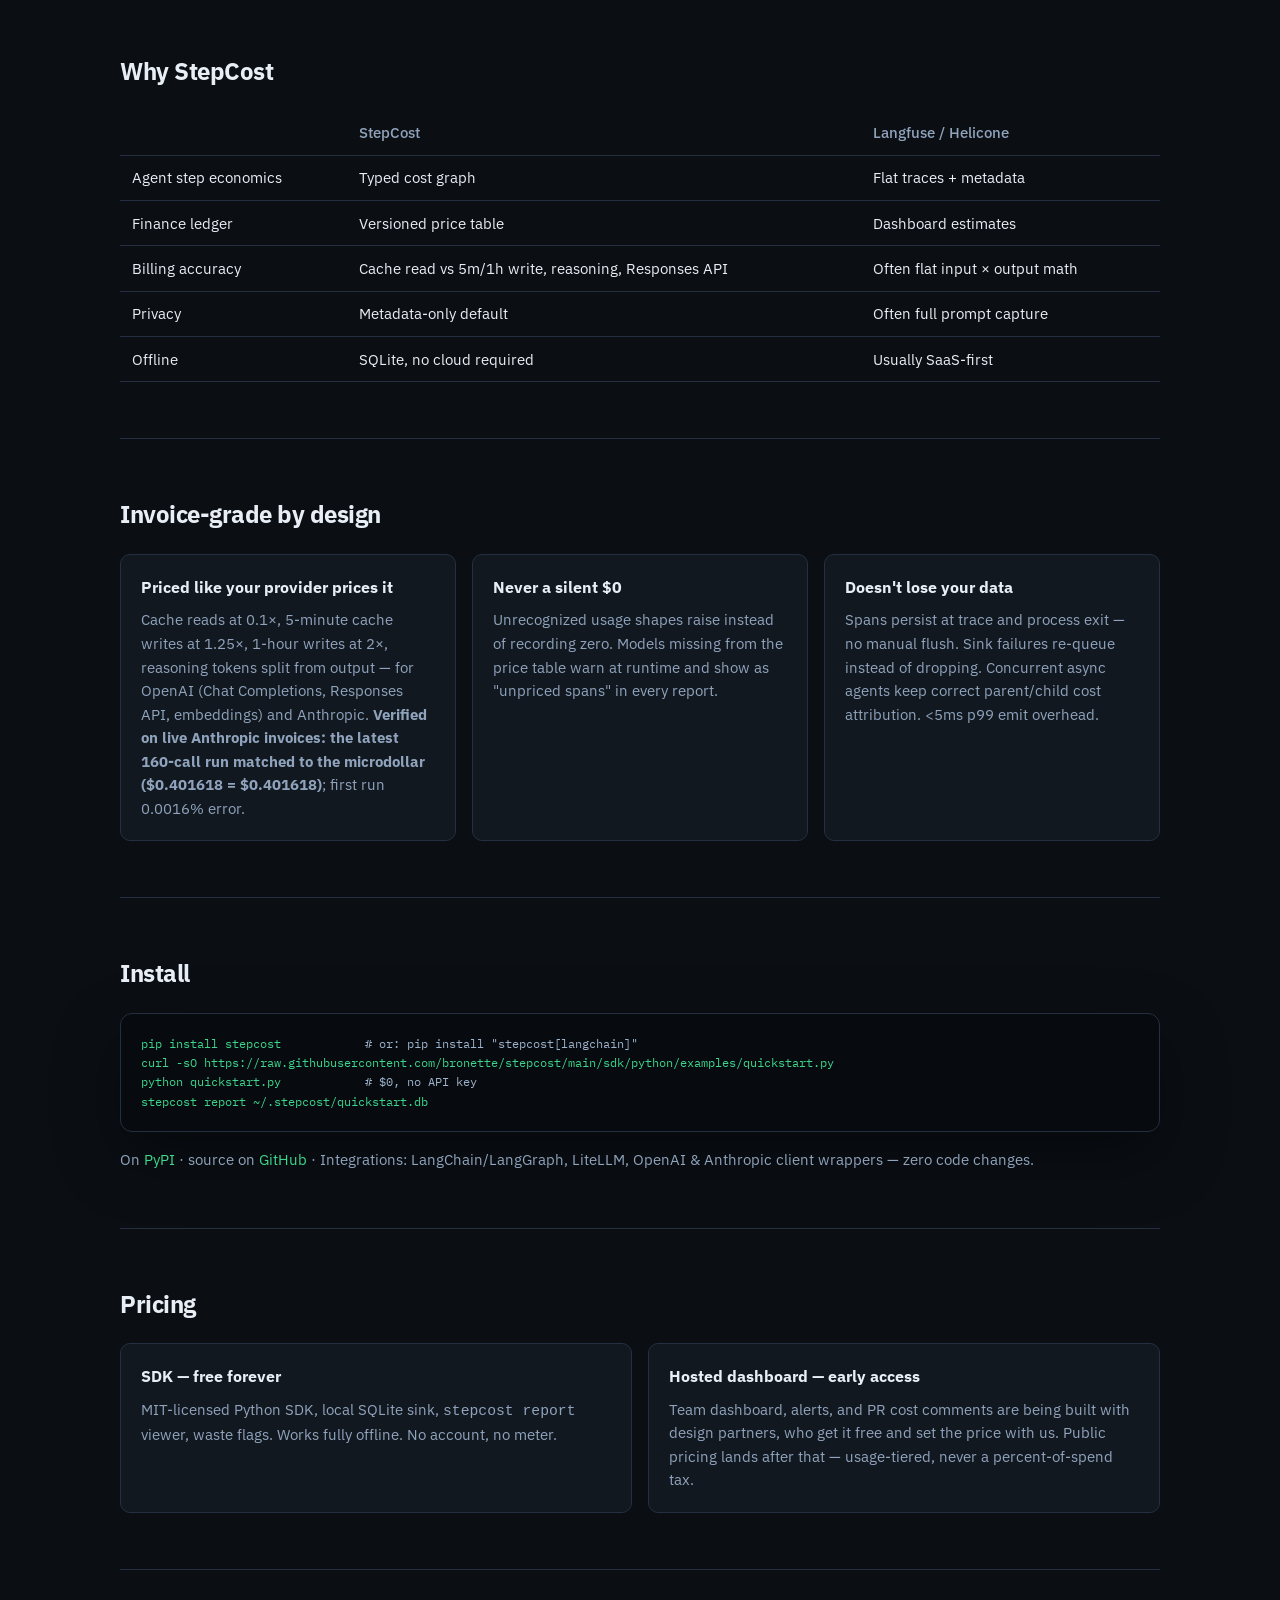
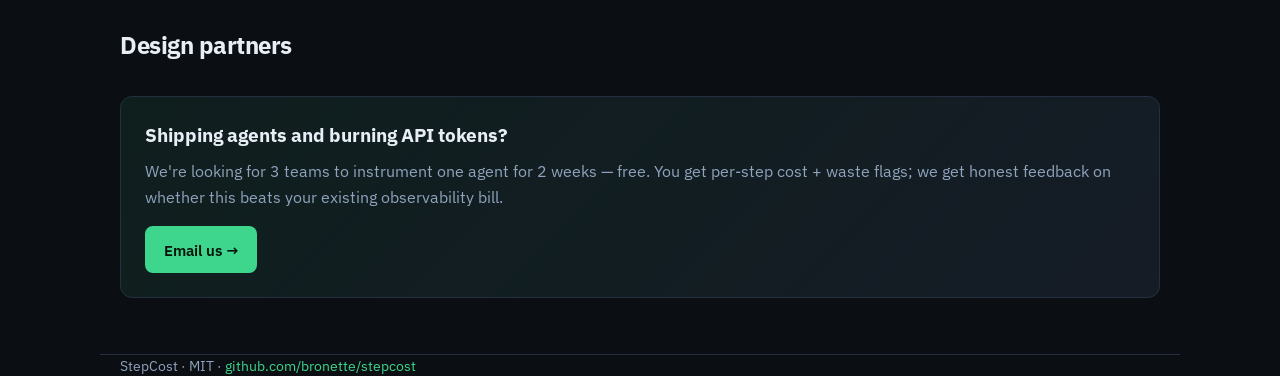
==== commit 6d742c73: "docs: second M4 proof point — 160-call run matches invoice exactly Co-Authored-By: Claude Fable 5 <n" ====
--- a/site/index.html
+++ b/site/index.html
@@ -213,9 +213,9 @@
           <h3>Priced like your provider prices it</h3>
           <p>Cache reads at 0.1×, 5-minute cache writes at 1.25×, 1-hour writes at 2×,
           reasoning tokens split from output — for OpenAI (Chat Completions,
-          Responses API, embeddings) and Anthropic. <strong>Verified: 0.0016% off a
-          real Anthropic invoice</strong> (live run, July&nbsp;2026 — every line item
-          matched to the tenth of a microdollar).</p>
+          Responses API, embeddings) and Anthropic. <strong>Verified on live Anthropic
+          invoices: the latest 160-call run matched to the microdollar
+          ($0.401618 = $0.401618)</strong>; first run 0.0016% error.</p>
         </div>
         <div class="card">
           <h3>Never a silent $0</h3>
